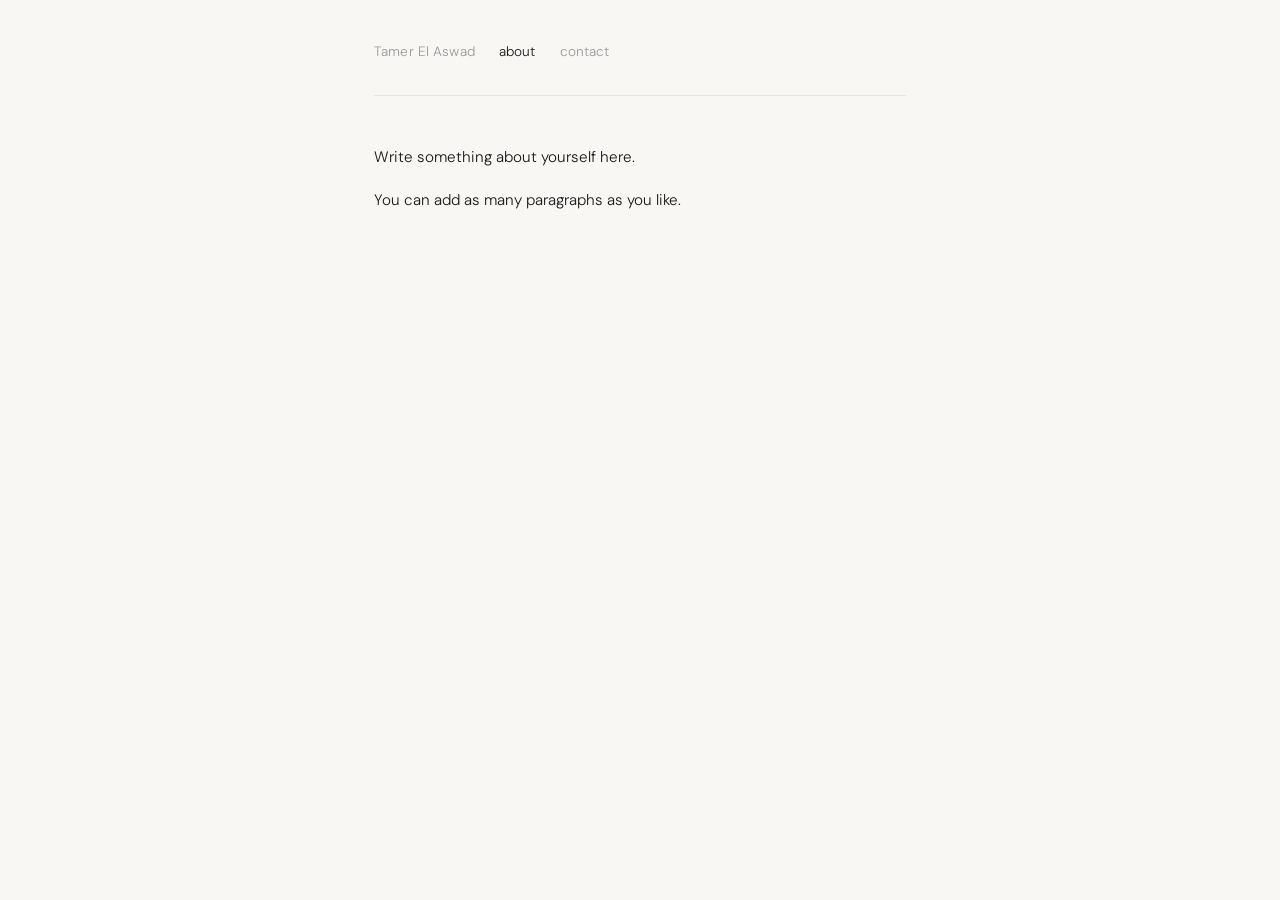
==== about.html @ 1f6b3947 "Add files via upload" ====
<!DOCTYPE html>
<html lang="en">
<head>
  <meta charset="utf-8">
  <meta name="viewport" content="width=device-width, initial-scale=1">
  <title>About — Tamer El Aswad</title>
  <link rel="stylesheet" href="style.css">
</head>
<body>
<div id="page">

  <nav>
    <a href="index.html">Tamer El Aswad</a>
    <a href="about.html" class="active">about</a>
    <a href="contact.html">contact</a>
  </nav>

  <div class="page-content">
    <!-- Write your about text below, between the <p> tags -->
    <p>Write something about yourself here.</p>
    <p>You can add as many paragraphs as you like.</p>
  </div>

</div>
</body>
</html>
---- style.css ----
@import url('https://fonts.googleapis.com/css2?family=DM+Sans:ital,wght@0,300;0,400;0,500;1,300&display=swap');

*, *::before, *::after { box-sizing: border-box; margin: 0; padding: 0; }

:root {
  --bg: #f8f7f4;
  --fg: #1a1a1a;
  --muted: #999;
  --border: #e8e5e0;
  --sans: 'DM Sans', sans-serif;
  --max: 580px;
}

html { font-size: 16px; }

body {
  background: var(--bg);
  color: var(--fg);
  font-family: var(--sans);
  font-weight: 300;
  line-height: 1.7;
  -webkit-font-smoothing: antialiased;
}

a { color: var(--fg); text-decoration: none; }
a:hover { color: var(--muted); }

#page {
  max-width: var(--max);
  margin: 0 auto;
  padding: 0 1.5rem;
}

nav {
  padding: 2.5rem 0 2rem;
  border-bottom: 1px solid var(--border);
  margin-bottom: 3rem;
  display: flex;
  gap: 1.5rem;
  font-size: 0.85rem;
  letter-spacing: 0.01em;
}

nav a { color: var(--muted); transition: color 0.2s; }
nav a:hover, nav a.active { color: var(--fg); }

.feed { margin-bottom: 5rem; }

.post {
  margin-bottom: 3.5rem;
  padding-bottom: 3.5rem;
  border-bottom: 1px solid var(--border);
}

.post:last-child { border-bottom: none; }

.post-photo img { width: 100%; height: auto; display: block; }

.post-photo figcaption {
  margin-top: 0.6rem;
  font-size: 0.8rem;
  color: var(--muted);
}

.post-text .post-title {
  font-size: 1rem;
  font-weight: 500;
  margin-bottom: 0.4rem;
}

.post-text .post-title a { color: var(--fg); }

.post-body {
  font-size: 0.95rem;
  line-height: 1.75;
  font-weight: 300;
}

.post-body p { margin-bottom: 0.7em; }
.post-body p:last-child { margin-bottom: 0; }

.post-meta {
  margin-top: 0.9rem;
  font-size: 0.75rem;
  color: var(--muted);
  display: flex;
  gap: 0.75rem;
}

.post-meta a { color: var(--muted); }
.post-meta a:hover { color: var(--fg); }

.pagination {
  padding: 1rem 0 4rem;
  display: flex;
  gap: 2rem;
  font-size: 0.82rem;
}

.pagination a {
  color: var(--muted);
  text-decoration: underline;
  text-underline-offset: 3px;
}

.pagination a:hover { color: var(--fg); }

.page-content {
  padding-bottom: 5rem;
  font-size: 0.95rem;
  line-height: 1.8;
  font-weight: 300;
  max-width: 480px;
}

.page-content p { margin-bottom: 1em; }
.page-content p:last-child { margin-bottom: 0; }
.page-content a { text-decoration: underline; text-underline-offset: 3px; }

.contact-form { max-width: 420px; }

.contact-form label {
  display: block;
  font-size: 0.78rem;
  color: var(--muted);
  margin-bottom: 0.3rem;
  letter-spacing: 0.02em;
}

.contact-form input,
.contact-form textarea {
  font-family: var(--sans);
  font-size: 0.9rem;
  font-weight: 300;
  width: 100%;
  background: transparent;
  border: none;
  border-bottom: 1px solid var(--border);
  padding: 0.4rem 0;
  color: var(--fg);
  outline: none;
  margin-bottom: 1.75rem;
  transition: border-color 0.2s;
}

.contact-form input:focus,
.contact-form textarea:focus { border-bottom-color: var(--fg); }

.contact-form textarea { resize: none; height: 100px; }

.contact-form button {
  font-family: var(--sans);
  font-size: 0.82rem;
  font-weight: 400;
  letter-spacing: 0.04em;
  background: var(--fg);
  color: var(--bg);
  border: none;
  padding: 0.6rem 1.5rem;
  cursor: pointer;
  transition: opacity 0.2s;
}

.contact-form button:hover { opacity: 0.75; }

@media (max-width: 600px) {
  html { font-size: 15px; }
  nav { padding: 2rem 0 1.5rem; gap: 1.2rem; }
}
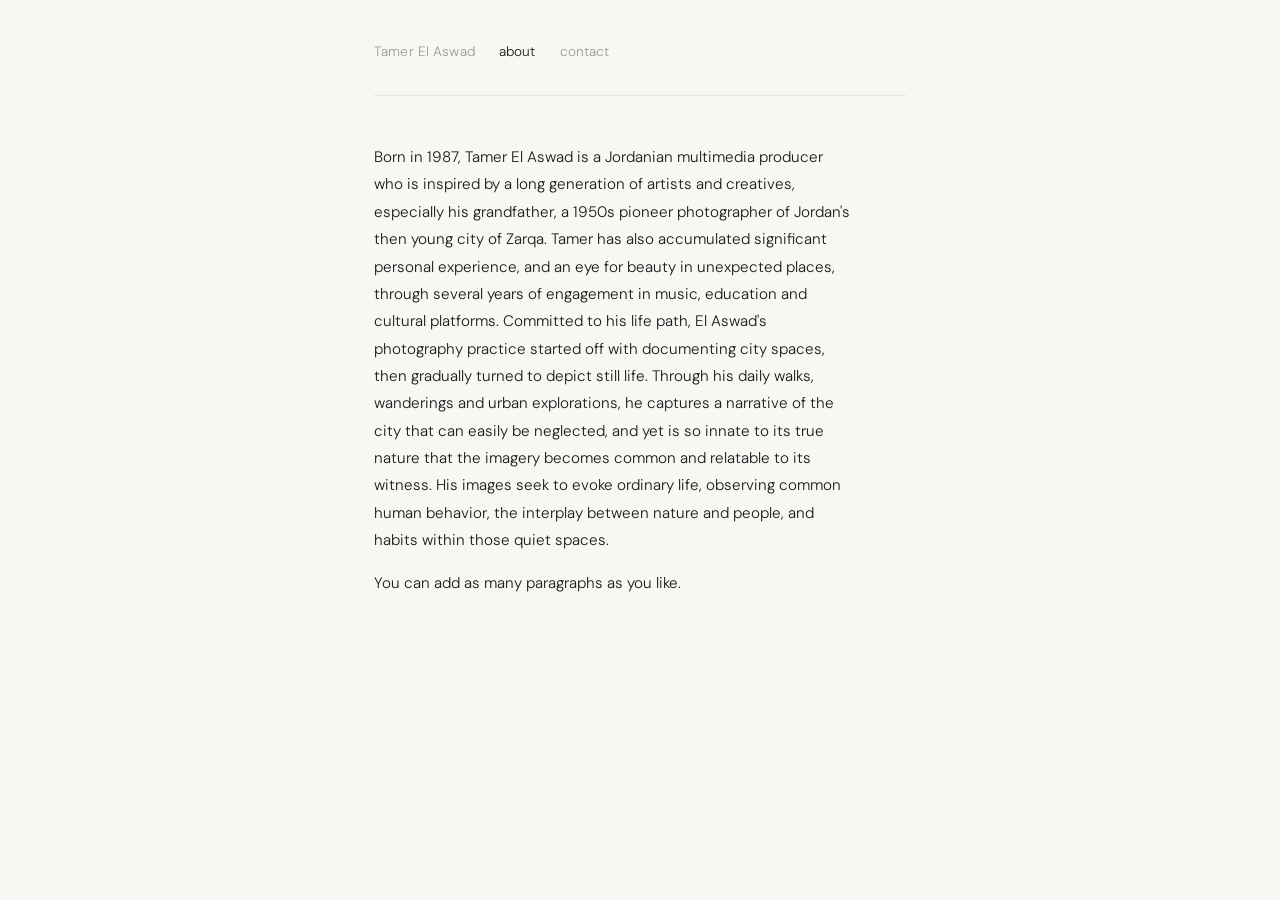
==== commit 08de8832: "Update about.html" ====
--- a/about.html
+++ b/about.html
@@ -3,7 +3,7 @@
 <head>
   <meta charset="utf-8">
   <meta name="viewport" content="width=device-width, initial-scale=1">
-  <title>About — Tamer El Aswad</title>
+  <title>About — tamer el aswad</title>
   <link rel="stylesheet" href="style.css">
 </head>
 <body>
@@ -17,7 +17,9 @@
 
   <div class="page-content">
     <!-- Write your about text below, between the <p> tags -->
-    <p>Write something about yourself here.</p>
+    <p>Born in 1987, Tamer El Aswad is a Jordanian multimedia producer who is inspired by a long generation of artists and creatives, especially his grandfather, a 1950s pioneer photographer of Jordan's then young city of Zarqa. Tamer has also accumulated significant personal experience, and an eye for beauty in unexpected places, through several years of engagement in music, education and cultural platforms.
+
+Committed to his life path, El Aswad's photography practice started off with documenting city spaces, then gradually turned to depict still life. Through his daily walks, wanderings and urban explorations, he captures a narrative of the city that can easily be neglected, and yet is so innate to its true nature that the imagery becomes common and relatable to its witness. His images seek to evoke ordinary life, observing common human behavior, the interplay between nature and people, and habits within those quiet spaces.</p>
     <p>You can add as many paragraphs as you like.</p>
   </div>
 
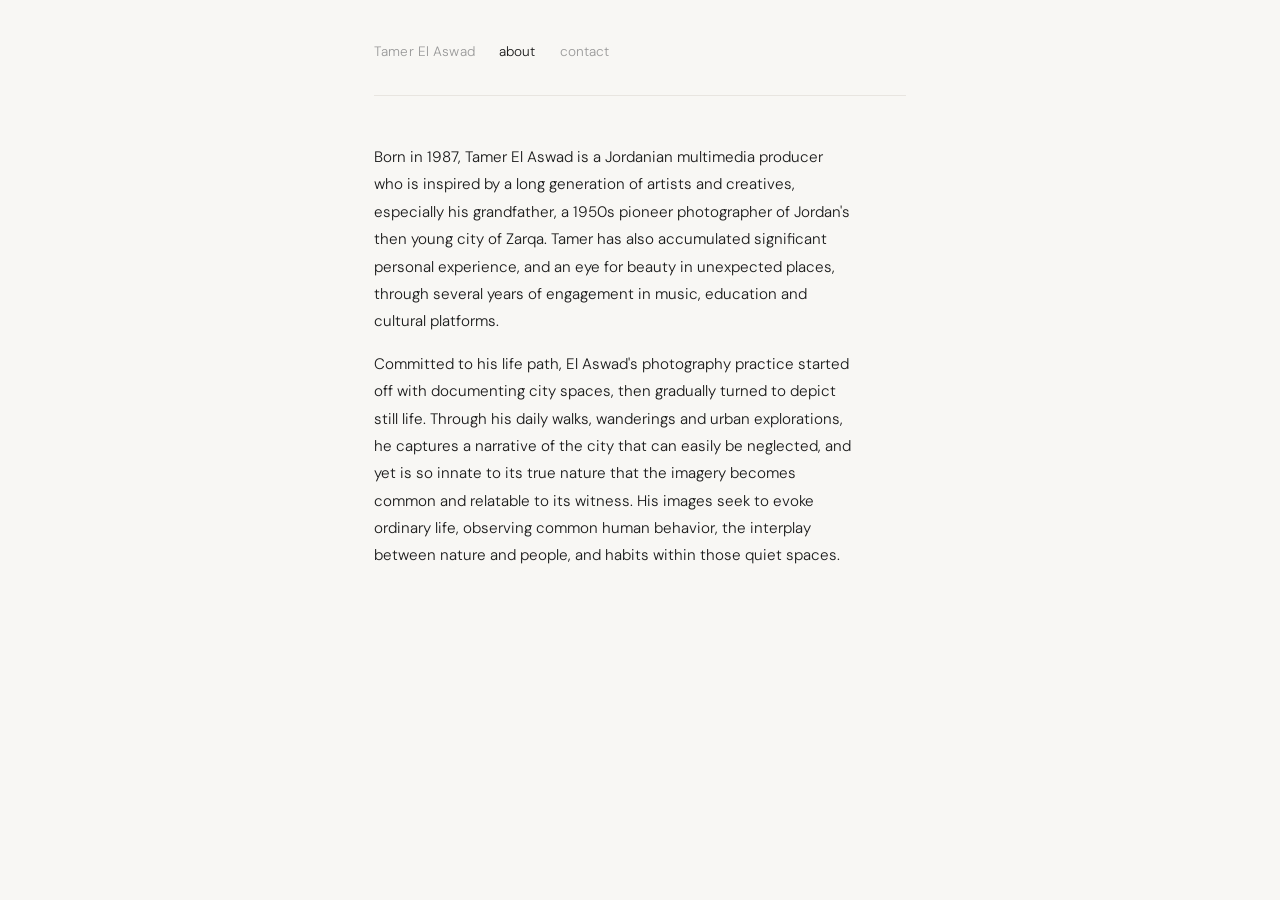
==== commit 5b4b2949: "Update about.html" ====
--- a/about.html
+++ b/about.html
@@ -17,10 +17,8 @@
 
   <div class="page-content">
     <!-- Write your about text below, between the <p> tags -->
-    <p>Born in 1987, Tamer El Aswad is a Jordanian multimedia producer who is inspired by a long generation of artists and creatives, especially his grandfather, a 1950s pioneer photographer of Jordan's then young city of Zarqa. Tamer has also accumulated significant personal experience, and an eye for beauty in unexpected places, through several years of engagement in music, education and cultural platforms.
-
-Committed to his life path, El Aswad's photography practice started off with documenting city spaces, then gradually turned to depict still life. Through his daily walks, wanderings and urban explorations, he captures a narrative of the city that can easily be neglected, and yet is so innate to its true nature that the imagery becomes common and relatable to its witness. His images seek to evoke ordinary life, observing common human behavior, the interplay between nature and people, and habits within those quiet spaces.</p>
-    <p>You can add as many paragraphs as you like.</p>
+    <p>Born in 1987, Tamer El Aswad is a Jordanian multimedia producer who is inspired by a long generation of artists and creatives, especially his grandfather, a 1950s pioneer photographer of Jordan's then young city of Zarqa. Tamer has also accumulated significant personal experience, and an eye for beauty in unexpected places, through several years of engagement in music, education and cultural platforms.</p>
+    <p>Committed to his life path, El Aswad's photography practice started off with documenting city spaces, then gradually turned to depict still life. Through his daily walks, wanderings and urban explorations, he captures a narrative of the city that can easily be neglected, and yet is so innate to its true nature that the imagery becomes common and relatable to its witness. His images seek to evoke ordinary life, observing common human behavior, the interplay between nature and people, and habits within those quiet spaces.</p>
   </div>
 
 </div>
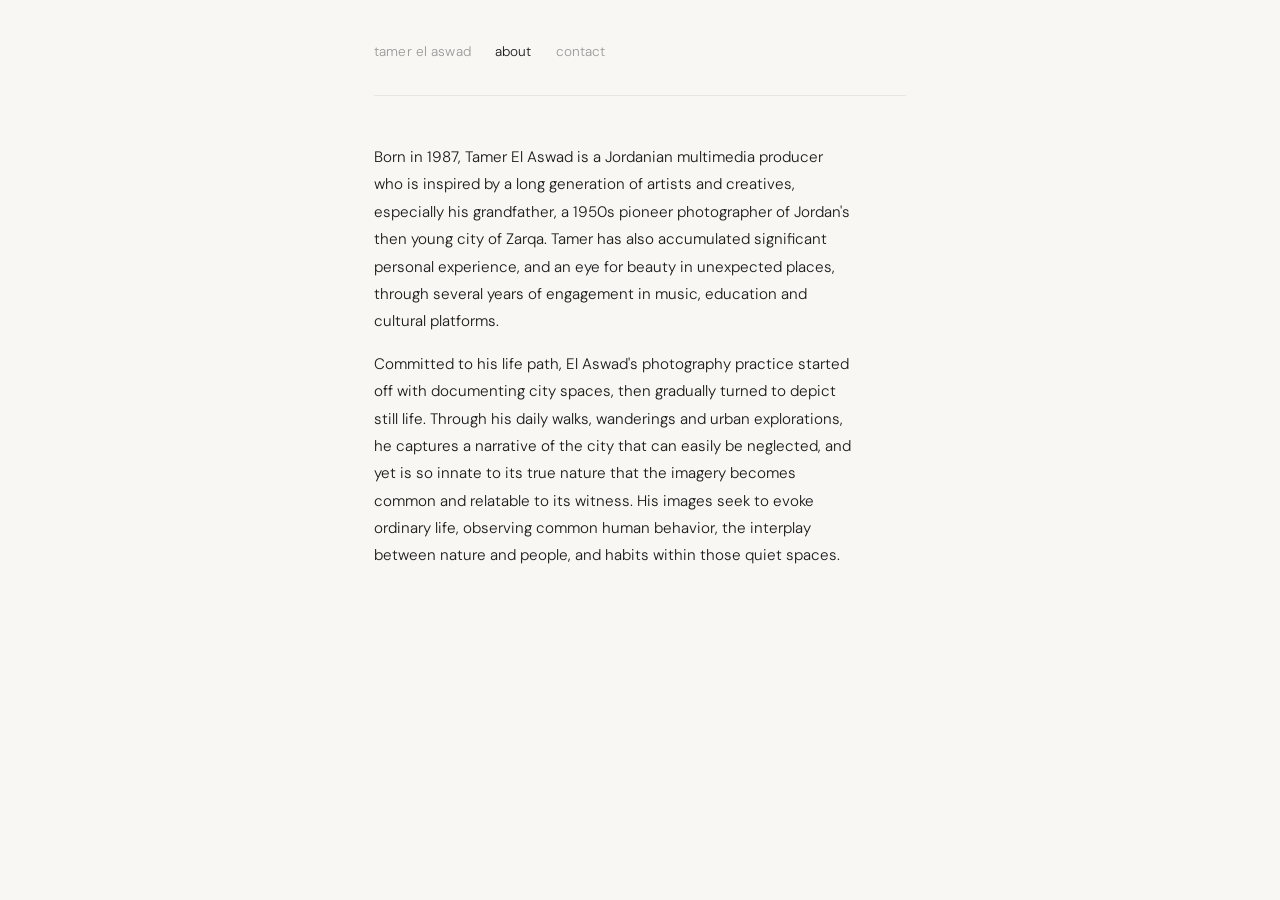
==== commit cdfcfc38: "Update about.html" ====
--- a/about.html
+++ b/about.html
@@ -10,7 +10,7 @@
 <div id="page">
 
   <nav>
-    <a href="index.html">Tamer El Aswad</a>
+    <a href="index.html">tamer el aswad</a>
     <a href="about.html" class="active">about</a>
     <a href="contact.html">contact</a>
   </nav>
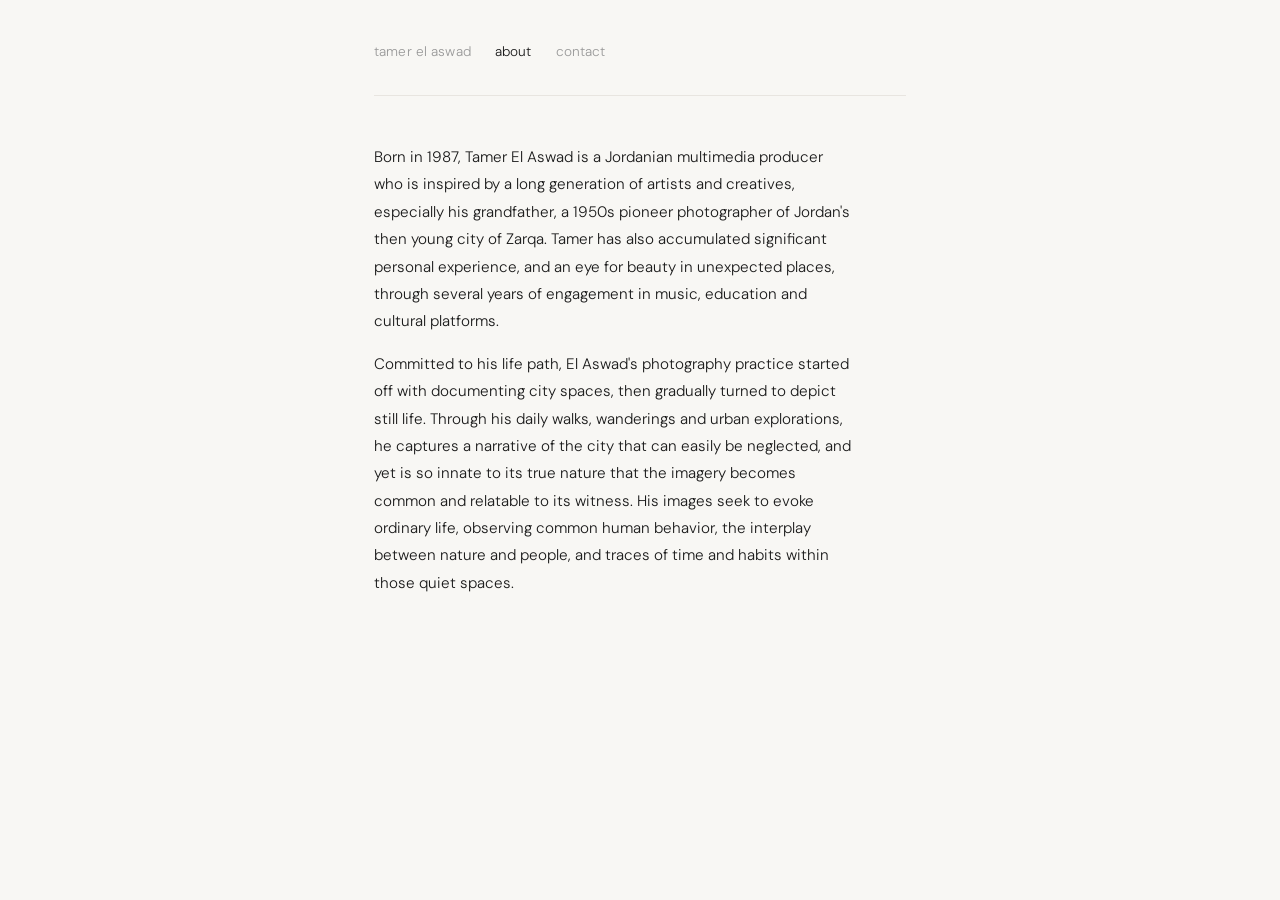
==== commit 715b7165: "Update about.html" ====
--- a/about.html
+++ b/about.html
@@ -18,7 +18,7 @@
   <div class="page-content">
     <!-- Write your about text below, between the <p> tags -->
     <p>Born in 1987, Tamer El Aswad is a Jordanian multimedia producer who is inspired by a long generation of artists and creatives, especially his grandfather, a 1950s pioneer photographer of Jordan's then young city of Zarqa. Tamer has also accumulated significant personal experience, and an eye for beauty in unexpected places, through several years of engagement in music, education and cultural platforms.</p>
-    <p>Committed to his life path, El Aswad's photography practice started off with documenting city spaces, then gradually turned to depict still life. Through his daily walks, wanderings and urban explorations, he captures a narrative of the city that can easily be neglected, and yet is so innate to its true nature that the imagery becomes common and relatable to its witness. His images seek to evoke ordinary life, observing common human behavior, the interplay between nature and people, and habits within those quiet spaces.</p>
+    <p>Committed to his life path, El Aswad's photography practice started off with documenting city spaces, then gradually turned to depict still life. Through his daily walks, wanderings and urban explorations, he captures a narrative of the city that can easily be neglected, and yet is so innate to its true nature that the imagery becomes common and relatable to its witness. His images seek to evoke ordinary life, observing common human behavior, the interplay between nature and people, and traces of time and habits within those quiet spaces.</p>
   </div>
 
 </div>
